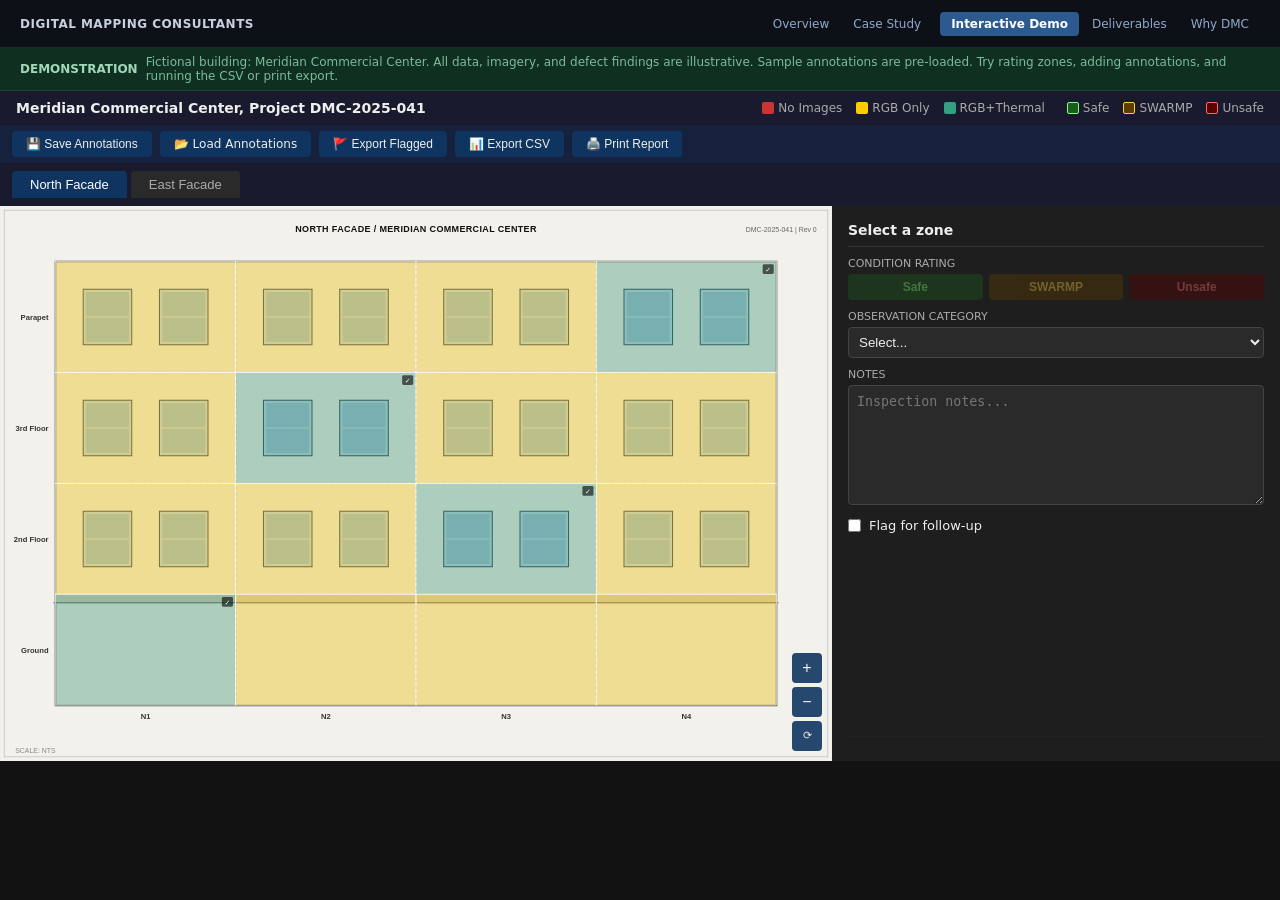
==== viewer.html @ 9a8e85b5 "Fix mobile responsiveness and lightbox click handler - Fix navigation overflow on mobile: add flex-w" ====
<!DOCTYPE html>
<html lang="en">
<head>
<meta charset="UTF-8">
<meta name="viewport" content="width=device-width,initial-scale=1">
<title>Interactive Demo — Meridian Commercial Center — Digital Mapping Consultants</title>
<style>
*{box-sizing:border-box;margin:0;padding:0}
body{background:#121212;color:#eee;font-family:system-ui,-apple-system,sans-serif;font-size:14px;display:flex;flex-direction:column;min-height:100vh}

/* ── Nav (dark) ── */
.site-nav{background:#0d1117;padding:0 20px;display:flex;align-items:center;height:48px;border-bottom:1px solid #1e2740;flex-shrink:0;z-index:300;position:sticky;top:0}
.nav-brand{color:#c8d0e0;font-size:12px;font-weight:600;letter-spacing:.04em;text-transform:uppercase;text-decoration:none;white-space:nowrap;margin-right:auto}
.nav-links{display:flex;gap:2px;align-items:center}
.nav-links a{color:#8fa8cc;text-decoration:none;font-size:12px;padding:5px 11px;border-radius:4px;white-space:nowrap}
.nav-links a:hover{color:#c8d0e0;background:rgba(255,255,255,.05)}
.nav-links a.active{color:#fff;background:rgba(255,255,255,.08)}
.nav-links a.nav-cta{background:#2d5a8e;color:#fff;font-weight:600;margin-left:6px}
.nav-links a.nav-cta:hover{background:#4a7fc1}

/* ── Demo banner ── */
#demo-banner{background:#0f3020;color:#7dba9a;font-size:12px;padding:7px 20px;display:flex;align-items:center;gap:8px;flex-shrink:0;border-bottom:1px solid #1a4a30}
#demo-banner strong{color:#a0d8b8}

/* ── Viewer chrome ── */
#titlebar{background:#1a1a2e;padding:9px 16px;display:flex;align-items:center;justify-content:space-between;flex-wrap:wrap;gap:8px;flex-shrink:0}
#titlebar h1{font-size:14px;font-weight:600}
#legend{display:flex;gap:14px;align-items:center;font-size:12px;color:#aaa}
#legend span{display:flex;align-items:center;gap:4px}
#legend i{display:inline-block;width:12px;height:12px;border-radius:2px}
#toolbar{background:#16213e;padding:6px 12px;display:flex;gap:8px;flex-wrap:wrap;align-items:center;flex-shrink:0}
#toolbar button,#toolbar label{padding:6px 14px;background:#0f3460;color:#eee;border:none;border-radius:4px;cursor:pointer;font-size:12px}
#toolbar button:hover,#toolbar label:hover{background:#e94560}
#tabs{display:flex;gap:4px;padding:8px 12px;background:#1a1a2e;flex-wrap:wrap;flex-shrink:0}
.tab-btn{padding:6px 18px;background:#2a2a2a;color:#aaa;border:none;border-radius:4px 4px 0 0;cursor:pointer;font-size:13px}
.tab-btn.active{background:#0f3460;color:#fff}

/* ── Face panels ── */
.face-panel{flex:1;overflow:hidden}
#panels-wrap{flex:1;display:flex;flex-direction:column;overflow:hidden;min-height:0}

/* ── Drawing container ── */
.drawing-container{position:relative;overflow:hidden;background:#000;flex-basis:65%}
.drawing-container img{width:100%;height:100%;object-fit:contain;display:block}
.drawing-container svg{position:absolute;top:0;left:0;pointer-events:all}
rect[data-zone]:hover{fill-opacity:.65!important;cursor:pointer}

/* ── Notes panel ── */
.notes-panel{flex-basis:35%;padding:16px;overflow-y:auto;background:#1e1e1e;color:#eee;display:flex;flex-direction:column;gap:10px}
.rating-btn{flex:1;padding:6px 4px;border:none;border-radius:4px;cursor:pointer;font-size:12px;font-weight:bold;opacity:.38;transition:opacity .15s}
.rating-btn.active{opacity:1}
.safe-btn{background:#1a5c1a;color:#7fff7f}
.swarmp-btn{background:#5c3d00;color:#ffcc44}
.unsafe-btn{background:#5c0000;color:#ff6666}
.annot-btn{padding:4px 10px;background:#0f3460;color:#eee;border:none;border-radius:4px;cursor:pointer;font-size:12px}
.annot-btn.active{background:#e94560}

/* ── Lightbox ── */
#lightbox{display:none;position:fixed;inset:0;background:rgba(0,0,0,.9);z-index:1000;align-items:center;justify-content:center}
#lightbox.open{display:flex}
#lb-inner{background:#1e1e1e;border-radius:8px;padding:20px;max-width:95vw;max-height:95vh;overflow-y:auto;position:relative;width:90vw}
#lb-imgs{display:flex;gap:12px;margin-bottom:12px;flex-wrap:wrap;position:relative}
#lb-imgs img{max-height:60vh;max-width:44vw;object-fit:contain;border-radius:4px;flex:1;min-width:200px;display:block}
#lb-close{position:absolute;top:10px;right:14px;background:none;border:none;color:#eee;font-size:26px;cursor:pointer;line-height:1;z-index:10}
#lb-canvas{position:absolute;top:0;left:0;pointer-events:all;cursor:crosshair}

/* ── Zoom controls ── */
.zoom-controls{position:absolute;bottom:10px;right:10px;display:flex;flex-direction:column;gap:4px;z-index:10}
.zoom-controls button{width:30px;height:30px;background:rgba(15,52,96,.9);color:#eee;border:none;border-radius:4px;cursor:pointer;font-size:16px;line-height:1}

/* ── Print ── */
@media print{
  .site-nav,#demo-banner,#toolbar,#tabs,#lightbox,.annot-btn,.rating-btn,.zoom-controls,#titlebar{display:none!important}
  body{background:#fff;color:#000}
  #print-report{display:block!important}
  .face-panel{display:none!important}
}
#print-report{display:none}
.print-page{page-break-after:always;padding:20px}
.print-grid-container{position:relative;display:inline-block;width:100%;max-width:100%}
.print-grid-container img{width:100%;display:block}
.print-grid-container svg{position:absolute;top:0;left:0;width:100%;height:100%}
.notes-table{width:100%;border-collapse:collapse;margin-top:12px;font-size:11px}
.notes-table th,.notes-table td{border:1px solid #ccc;padding:4px 7px;text-align:left;vertical-align:top}
.notes-table th{background:#eee;font-weight:bold}

@media(max-width:768px){
  .face-inner{flex-direction:column!important}
  .drawing-container{flex-basis:50vh!important}
  .notes-panel{flex-basis:auto!important;max-height:40vh}
  #lb-imgs img{max-width:90vw!important;max-height:32vh!important}
  #lb-inner{max-width:98vw!important;max-height:98vh!important;padding:12px}
  #lb-hdr{font-size:13px}
  #lb-imgs{flex-direction:column}
  #lb-imgs img{max-width:100%!important;min-width:100%!important}
}
@media(max-width:480px){
  #titlebar{flex-direction:column;align-items:flex-start;gap:4px}
  #legend{font-size:11px;gap:8px;flex-wrap:wrap}
  #toolbar{flex-direction:column;gap:4px;width:100%}
  #toolbar button,#toolbar label{width:100%;padding:8px 12px}
  .drawing-container{flex-basis:45vh!important}
  .notes-panel{max-height:35vh;padding:12px}
  .rating-btn{padding:4px 2px;font-size:11px}
  .annot-btn{padding:3px 8px;font-size:11px}
  #lb-imgs{margin-bottom:8px}
  #lb-close{top:6px;right:8px;font-size:22px}
  textarea{height:60px!important}
}
</style>
</head>
<body>

<nav class="site-nav">
  <a href="index.html" class="nav-brand">Digital Mapping Consultants</a>
  <div class="nav-links">
    <a href="index.html">Overview</a>
    <a href="case-study.html">Case Study</a>
    <a href="viewer.html" class="active nav-cta">Interactive Demo</a>
    <a href="deliverables.html">Deliverables</a>
    <a href="why-dmc.html">Why DMC</a>
  </div>
</nav>

<div id="demo-banner">
  <strong>DEMONSTRATION</strong>
  Fictional building: Meridian Commercial Center. All data, imagery, and defect findings are illustrative.
  Sample annotations are pre-loaded. Try rating zones, adding annotations, and running the CSV or print export.
</div>

<div id="titlebar">
  <h1>Meridian Commercial Center, Project DMC-2025-041</h1>
  <div id="legend">
    <span><i style="background:#cc3333"></i>No Images</span>
    <span><i style="background:#ffcc00"></i>RGB Only</span>
    <span><i style="background:#30a080"></i>RGB+Thermal</span>
    <span style="margin-left:8px"><i style="background:#1a5c1a;border:1px solid #7fff7f"></i>Safe</span>
    <span><i style="background:#5c3d00;border:1px solid #ffcc44"></i>SWARMP</span>
    <span><i style="background:#5c0000;border:1px solid #ff6666"></i>Unsafe</span>
  </div>
</div>
<div id="toolbar">
  <button onclick="saveAnnotations()">💾 Save Annotations</button>
  <label>📂 Load Annotations<input type="file" accept=".json" style="display:none" onchange="loadAnnotations(event)"></label>
  <button onclick="exportFlagged()">🚩 Export Flagged</button>
  <button onclick="exportCSV()">📊 Export CSV</button>
  <button onclick="buildPrintReport()">🖨️ Print Report</button>
  <span id="last-saved-global" style="font-size:11px;color:#555;margin-left:auto"></span>
</div>
<div id="tabs"></div>
<div id="panels-wrap"></div>
<div id="print-report"></div>

<!-- LIGHTBOX -->
<div id="lightbox">
  <div id="lb-inner">
    <button id="lb-close" onclick="closeLightbox()">✕</button>
    <div id="lb-hdr" style="font-size:15px;font-weight:bold;margin-bottom:4px"></div>
    <div id="lb-meta" style="font-size:12px;color:#aaa;margin-bottom:10px"></div>
    <div id="lb-imgs-wrap" style="position:relative">
      <div id="lb-imgs"></div>
      <canvas id="lb-canvas"></canvas>
    </div>
    <div style="display:flex;gap:6px;margin-top:8px;flex-wrap:wrap">
      <button onclick="setLbTool('circle')" id="lb-btn-circle" class="annot-btn">⬤ Circle</button>
      <button onclick="setLbTool('rect')" id="lb-btn-rect" class="annot-btn">▬ Box</button>
      <button onclick="setLbTool('arrow')" id="lb-btn-arrow" class="annot-btn">➜ Arrow</button>
      <button onclick="lbUndo()" class="annot-btn">↩ Undo</button>
      <button onclick="lbRedo()" class="annot-btn">↪ Redo</button>
      <button onclick="clearLbAnnotations()" class="annot-btn" style="background:#5a1a1a">✕ Clear</button>
    </div>
    <div style="margin-top:12px">
      <label style="font-size:11px;color:#aaa;display:block;margin-bottom:4px">OBSERVATION CATEGORY</label>
      <select id="lb-cat" onchange="onLbCatChange()"
        style="width:100%;background:#2a2a2a;color:#eee;border:1px solid #444;padding:6px;border-radius:4px">
        <option value="">Select...</option>
        <option>Spalling</option><option>Cracking</option><option>Efflorescence</option>
        <option>Rust Staining</option><option>Missing Mortar</option><option>Exposed Rebar</option>
        <option>Delamination</option><option>Staining</option><option>Other</option>
      </select>
      <input type="text" id="lb-cat-other" placeholder="Describe observation..."
        style="display:none;width:100%;margin-top:6px;background:#2a2a2a;color:#eee;border:1px solid #444;padding:6px;border-radius:4px;box-sizing:border-box"
        oninput="onLbCatOtherInput()">
    </div>
    <div style="margin-top:10px">
      <label style="font-size:11px;color:#aaa;display:block;margin-bottom:4px">CONDITION RATING</label>
      <div style="display:flex;gap:6px">
        <button onclick="setRatingLb('Safe')" id="lb-btn-safe" class="rating-btn safe-btn">Safe</button>
        <button onclick="setRatingLb('SWARMP')" id="lb-btn-swarmp" class="rating-btn swarmp-btn">SWARMP</button>
        <button onclick="setRatingLb('Unsafe')" id="lb-btn-unsafe" class="rating-btn unsafe-btn">Unsafe</button>
      </div>
    </div>
    <textarea id="lb-notes" placeholder="Inspection notes..."
      style="width:100%;height:80px;background:#2a2a2a;color:#eee;border:1px solid #444;
      padding:8px;resize:vertical;margin-top:10px;border-radius:4px;box-sizing:border-box"
      oninput="onLbNotesInput()"></textarea>
    <label style="display:flex;align-items:center;gap:8px;margin-top:10px;cursor:pointer">
      <input type="checkbox" id="lb-flag" onchange="onLbFlagChange()">
      <span>Flag for follow-up</span>
    </label>
  </div>
</div>

<script>
// ══════════════════════════════════════════════════════════════════
// PROJECT DATA
// ══════════════════════════════════════════════════════════════════
const PROJECT_DATA = {
  project_name: "Meridian Commercial Center",
  project_number: "DMC-2025-041",
  address: "340 Commerce Drive",
  faces: [
    {
      face_id: "north", face_label: "North Facade",
      drawing_w: 1200, drawing_h: 800,
      // grid: 4 cols × 4 rows — building rect x:80–1120, y:80–720
      // cols: 80,340,600,860 (w=260 each); rows: 80,240,400,560 (h=160 each)
      zones: [
        {zone_id:"n_r0c0",floor_label:"Parapet",bay_label:"N1",hotspot:{x:80,y:80,w:260,h:160}},
        {zone_id:"n_r0c1",floor_label:"Parapet",bay_label:"N2",hotspot:{x:340,y:80,w:260,h:160}},
        {zone_id:"n_r0c2",floor_label:"Parapet",bay_label:"N3",hotspot:{x:600,y:80,w:260,h:160}},
        {zone_id:"n_r0c3",floor_label:"Parapet",bay_label:"N4",hotspot:{x:860,y:80,w:260,h:160}},
        {zone_id:"n_r1c0",floor_label:"3rd Floor",bay_label:"N1",hotspot:{x:80,y:240,w:260,h:160}},
        {zone_id:"n_r1c1",floor_label:"3rd Floor",bay_label:"N2",hotspot:{x:340,y:240,w:260,h:160}},
        {zone_id:"n_r1c2",floor_label:"3rd Floor",bay_label:"N3",hotspot:{x:600,y:240,w:260,h:160}},
        {zone_id:"n_r1c3",floor_label:"3rd Floor",bay_label:"N4",hotspot:{x:860,y:240,w:260,h:160}},
        {zone_id:"n_r2c0",floor_label:"2nd Floor",bay_label:"N1",hotspot:{x:80,y:400,w:260,h:160}},
        {zone_id:"n_r2c1",floor_label:"2nd Floor",bay_label:"N2",hotspot:{x:340,y:400,w:260,h:160}},
        {zone_id:"n_r2c2",floor_label:"2nd Floor",bay_label:"N3",hotspot:{x:600,y:400,w:260,h:160}},
        {zone_id:"n_r2c3",floor_label:"2nd Floor",bay_label:"N4",hotspot:{x:860,y:400,w:260,h:160}},
        {zone_id:"n_r3c0",floor_label:"Ground",bay_label:"N1",hotspot:{x:80,y:560,w:260,h:160}},
        {zone_id:"n_r3c1",floor_label:"Ground",bay_label:"N2",hotspot:{x:340,y:560,w:260,h:160}},
        {zone_id:"n_r3c2",floor_label:"Ground",bay_label:"N3",hotspot:{x:600,y:560,w:260,h:160}},
        {zone_id:"n_r3c3",floor_label:"Ground",bay_label:"N4",hotspot:{x:860,y:560,w:260,h:160}}
      ]
    },
    {
      face_id: "east", face_label: "East Facade",
      drawing_w: 1200, drawing_h: 750,
      // grid: 3 cols × 3 rows — building rect x:80–1100, y:80–680
      // cols: 80,420,760 (w=340 each); rows: 80,280,480 (h=200 each)
      zones: [
        {zone_id:"e_r0c0",floor_label:"3rd Floor",bay_label:"E1",hotspot:{x:80,y:80,w:340,h:200}},
        {zone_id:"e_r0c1",floor_label:"3rd Floor",bay_label:"E2",hotspot:{x:420,y:80,w:340,h:200}},
        {zone_id:"e_r0c2",floor_label:"3rd Floor",bay_label:"E3",hotspot:{x:760,y:80,w:340,h:200}},
        {zone_id:"e_r1c0",floor_label:"2nd Floor",bay_label:"E1",hotspot:{x:80,y:280,w:340,h:200}},
        {zone_id:"e_r1c1",floor_label:"2nd Floor",bay_label:"E2",hotspot:{x:420,y:280,w:340,h:200}},
        {zone_id:"e_r1c2",floor_label:"2nd Floor",bay_label:"E3",hotspot:{x:760,y:280,w:340,h:200}},
        {zone_id:"e_r2c0",floor_label:"Ground",bay_label:"E1",hotspot:{x:80,y:480,w:340,h:200}},
        {zone_id:"e_r2c1",floor_label:"Ground",bay_label:"E2",hotspot:{x:420,y:480,w:340,h:200}},
        {zone_id:"e_r2c2",floor_label:"Ground",bay_label:"E3",hotspot:{x:760,y:480,w:340,h:200}}
      ]
    }
  ]
};

// ══════════════════════════════════════════════════════════════════
// CONSTANTS
// ══════════════════════════════════════════════════════════════════
const CATEGORY_COLORS = {
  "Spalling":"#ff6b6b","Cracking":"#ffa500","Efflorescence":"#a0c4ff",
  "Rust Staining":"#cd7f32","Missing Mortar":"#ffff66","Exposed Rebar":"#ff4444",
  "Delamination":"#ff69b4","Staining":"#9b59b6","Other":"#ffff00"
};
const FISP_CATEGORIES = Object.keys(CATEGORY_COLORS);
const DEMO_DEFECT_TYPE = {
  "north|n_r1c1":"crack","north|n_r2c2":"spalling",
  "north|n_r3c0":"efflorescence","north|n_r0c3":"stain","east|e_r1c1":"mortar"
};

// ══════════════════════════════════════════════════════════════════
// PLACEHOLDER IMAGE GENERATION
// ══════════════════════════════════════════════════════════════════
const IMG_CACHE = {};

function getImg(fid, zid, type) {
  const key = fid+'|'+zid+'|'+type;
  if (!IMG_CACHE[key]) {
    const defect = DEMO_DEFECT_TYPE[fid+'|'+zid] || null;
    const zone = PROJECT_DATA.faces.find(f=>f.face_id===fid)?.zones.find(z=>z.zone_id===zid);
    const label = (zone?.floor_label||'') + ' / ' + (zone?.bay_label||'');
    IMG_CACHE[key] = type==='rgb' ? makeRGB(label, defect) : makeThermal(label, defect);
  }
  return IMG_CACHE[key];
}

function makeRGB(label, defect) {
  const c=document.createElement('canvas'); c.width=640; c.height=480;
  const ctx=c.getContext('2d');
  // Brick field
  ctx.fillStyle='#b0a090'; ctx.fillRect(0,0,640,480);
  for(let row=0; row*28<480; row++) {
    const off=(row%2)*44;
    ctx.fillStyle=row%3===0?'#a89880':row%3===1?'#b0a090':'#a89070';
    for(let x=-off; x<640; x+=88) {
      ctx.fillRect(x+1, row*28+1, 86, 26);
    }
  }
  // Mortar lines
  ctx.strokeStyle='#c8bfb0'; ctx.lineWidth=2;
  for(let row=0;row*28<480;row++){ctx.beginPath();ctx.moveTo(0,row*28);ctx.lineTo(640,row*28);ctx.stroke();}
  // Window openings (dark recesses)
  ctx.fillStyle='#1a1820';
  [[160,160,120,180],[380,160,120,180]].forEach(([x,y,w,h])=>{
    ctx.fillRect(x,y,w,h);
    ctx.fillStyle='rgba(255,255,255,.07)'; ctx.fillRect(x,y,w,6); ctx.fillRect(x,y,4,h);
    ctx.fillStyle='#1a1820';
  });
  // Defect visual
  if(defect==='crack'){
    ctx.strokeStyle='rgba(80,60,40,.9)'; ctx.lineWidth=2;
    ctx.beginPath(); ctx.moveTo(310,140); ctx.lineTo(316,180); ctx.lineTo(308,240); ctx.stroke();
    ctx.beginPath(); ctx.moveTo(316,180); ctx.lineTo(330,195); ctx.stroke();
  } else if(defect==='spalling') {
    ctx.fillStyle='rgba(60,40,20,.8)';
    [[295,130,40,30],[310,155,50,25],[290,175,35,20]].forEach(([x,y,w,h])=>ctx.fillRect(x,y,w,h));
    ctx.fillStyle='rgba(200,180,150,.6)';
    [[298,133,15,10],[314,158,20,12]].forEach(([x,y,w,h])=>ctx.fillRect(x,y,w,h));
  } else if(defect==='efflorescence') {
    ctx.fillStyle='rgba(240,238,230,.7)';
    for(let i=0;i<6;i++) ctx.fillRect(180+i*18,60+i*12,30+i*4,20);
  } else if(defect==='stain') {
    const rg=ctx.createRadialGradient(320,180,10,320,180,90);
    rg.addColorStop(0,'rgba(100,80,60,.5)'); rg.addColorStop(1,'rgba(0,0,0,0)');
    ctx.fillStyle=rg; ctx.fillRect(0,0,640,480);
  } else if(defect==='mortar') {
    // Window head = brick courses just above the window opening (y<160)
    // ~2 linear feet centered on the left window (x:160–280), staying in brick
    ctx.strokeStyle='rgba(180,160,130,.85)'; ctx.lineWidth=3;
    [148,156].forEach(y=>{ctx.beginPath();ctx.moveTo(148,y);ctx.lineTo(298,y);ctx.stroke();});
  }
  // Label bar
  ctx.fillStyle='rgba(0,0,0,.72)'; ctx.fillRect(0,446,640,34);
  ctx.fillStyle='#d0d8e8'; ctx.font='bold 13px monospace'; ctx.textAlign='center';
  ctx.fillText('RGB / '+label, 320, 468);
  return c.toDataURL('image/jpeg', 0.82);
}

function makeThermal(label, defect) {
  const c=document.createElement('canvas'); c.width=640; c.height=480;
  const ctx=c.getContext('2d');
  // Cold wall base
  const bg=ctx.createLinearGradient(0,0,0,480);
  bg.addColorStop(0,'#1a3a5c'); bg.addColorStop(.5,'#0e3050'); bg.addColorStop(1,'#0c2840');
  ctx.fillStyle=bg; ctx.fillRect(0,0,640,480);
  // Structural variation (cooler at columns, warmer at center)
  const vg=ctx.createLinearGradient(0,0,640,0);
  vg.addColorStop(0,'rgba(0,0,40,.3)'); vg.addColorStop(.5,'rgba(20,20,0,.1)'); vg.addColorStop(1,'rgba(0,0,40,.3)');
  ctx.fillStyle=vg; ctx.fillRect(0,0,640,480);
  // Windows — near-black with cool purple tint (N/E glass reflects cold ambient sky)
  [[160,160,120,180],[380,160,120,180]].forEach(([x,y,w,h])=>{
    ctx.fillStyle='rgba(5,0,30,.82)'; ctx.fillRect(x,y,w,h);
    ctx.fillStyle='rgba(60,20,120,.3)'; ctx.fillRect(x,y,w,Math.round(h*.35));
  });
  // Thermal defect areas
  if(defect==='crack') {
    // Shaded N/E face — cracking has minimal thermal signature. No anomaly shown.
  } else if(defect==='spalling') {
    // Mild cool mottling on affected brick area — no hot spot
    ctx.fillStyle='rgba(0,0,0,.28)'; ctx.fillRect(285,125,75,85);
    ctx.fillStyle='rgba(0,0,0,.18)'; ctx.fillRect(298,133,45,25); ctx.fillRect(308,160,55,22);
  } else if(defect==='efflorescence') {
    // Subtle cool patch on brick below window — evaporative moisture signature
    const rg=ctx.createRadialGradient(215,265,4,215,265,52);
    rg.addColorStop(0,'rgba(0,0,0,.32)'); rg.addColorStop(.6,'rgba(0,0,0,.12)'); rg.addColorStop(1,'rgba(0,0,0,0)');
    ctx.fillStyle=rg; ctx.fillRect(0,0,640,480);
  } else if(defect==='mortar') {
    // Same 2-foot span above the window head — slight warm blush where mortar is missing
    [148,156].forEach(y=>{
      const rg=ctx.createLinearGradient(148,y,298,y);
      rg.addColorStop(0,'rgba(255,200,50,.2)'); rg.addColorStop(.5,'rgba(255,200,50,.55)'); rg.addColorStop(1,'rgba(255,200,50,.2)');
      ctx.fillStyle=rg; ctx.fillRect(148,y-3,150,8);
    });
  }
  // False color contours (subtle)
  ctx.strokeStyle='rgba(0,180,255,.12)'; ctx.lineWidth=1;
  for(let y=40;y<440;y+=40){ctx.beginPath();ctx.moveTo(0,y);ctx.lineTo(640,y);ctx.stroke();}
  // Label
  ctx.fillStyle='rgba(0,0,0,.72)'; ctx.fillRect(0,446,640,34);
  ctx.fillStyle='#a8d8f8'; ctx.font='bold 13px monospace'; ctx.textAlign='center';
  ctx.fillText('THERMAL / '+label, 320, 468);
  return c.toDataURL('image/jpeg', 0.82);
}

// ══════════════════════════════════════════════════════════════════
// ELEVATION DRAWING GENERATION
// ══════════════════════════════════════════════════════════════════
function buildElevSVG(face) {
  const W=face.drawing_w, H=face.drawing_h;
  const fid=face.face_id;
  const zones=face.zones;
  // Collect unique col/row boundaries from hotspots
  const xs=new Set(), ys=new Set();
  zones.forEach(z=>{xs.add(z.hotspot.x);xs.add(z.hotspot.x+z.hotspot.w);ys.add(z.hotspot.y);ys.add(z.hotspot.y+z.hotspot.h);});
  const cols=[...xs].sort((a,b)=>a-b);
  const rows=[...ys].sort((a,b)=>a-b);
  const nCols=cols.length-1, nRows=rows.length-1;
  const bx=cols[0], bx2=cols[cols.length-1];
  const by=rows[0], by2=rows[rows.length-1];
  const bw=bx2-bx, bh=by2-by;

  let s=`<svg xmlns="http://www.w3.org/2000/svg" width="${W}" height="${H}" viewBox="0 0 ${W} ${H}">
<rect width="${W}" height="${H}" fill="#f3f1eb"/>
<rect x="6" y="6" width="${W-12}" height="${H-12}" fill="none" stroke="#bbb" stroke-width="1"/>
<text x="${W/2}" y="38" text-anchor="middle" font-family="Arial,Helvetica,sans-serif" font-size="13" font-weight="bold" fill="#111" letter-spacing="0.5">${face.face_label.toUpperCase()} / MERIDIAN COMMERCIAL CENTER</text>
<text x="${W-22}" y="38" text-anchor="end" font-family="Arial,Helvetica,sans-serif" font-size="10" fill="#666">DMC-2025-041 | Rev 0</text>
<text x="22" y="${H-12}" font-family="Arial,Helvetica,sans-serif" font-size="10" fill="#888">SCALE: NTS</text>
<rect x="${bx}" y="${by}" width="${bw}" height="${bh}" fill="#e8e4da" stroke="#1a1a1a" stroke-width="2"/>`;

  // Grid lines
  for(let i=1;i<cols.length-1;i++)
    s+=`\n<line x1="${cols[i]}" y1="${by}" x2="${cols[i]}" y2="${by2}" stroke="#555" stroke-width="1" stroke-dasharray="5,4"/>`;
  for(let i=1;i<rows.length-1;i++)
    s+=`\n<line x1="${bx}" y1="${rows[i]}" x2="${bx2}" y2="${rows[i]}" stroke="#555" stroke-width="1" stroke-dasharray="5,4"/>`;

  // Parapet coping (top row only for north facade)
  if(fid==='north') {
    const par_y=rows[rows.length-2];
    s+=`\n<rect x="${bx}" y="${par_y}" width="${bw}" height="12" fill="#ccc5ad" stroke="#666" stroke-width="1"/>`;
    s+=`\n<line x1="${bx-3}" y1="${par_y+12}" x2="${bx2+3}" y2="${par_y+12}" stroke="#777" stroke-width="1.5"/>`;
  }

  // Windows in each non-parapet cell
  for(let r=0;r<nRows;r++) {
    if(fid==='north' && r===nRows-1) continue; // parapet, no windows
    const cy=rows[r], ch=rows[r+1]-rows[r];
    for(let c=0;c<nCols;c++) {
      const cx=cols[c], cw=cols[c+1]-cols[c];
      const nWins=nCols<=3?2:2; // 2 windows per bay
      const ww=Math.round(cw*0.27), wh=Math.round(ch*0.5);
      const gap=Math.round((cw-nWins*ww)/(nWins+1));
      const wy=cy+Math.round((ch-wh)/2);
      for(let w=0;w<nWins;w++) {
        const wx=cx+gap+w*(ww+gap);
        s+=`\n<rect x="${wx}" y="${wy}" width="${ww}" height="${wh}" fill="#b8ccd8" stroke="#3a4a55" stroke-width="1.5"/>`;
        const hw=Math.round((wh-8)/2)-1;
        s+=`\n<rect x="${wx+4}" y="${wy+4}" width="${ww-8}" height="${hw}" fill="#9ab8ca" stroke="none"/>`;
        s+=`\n<rect x="${wx+4}" y="${wy+4+hw+2}" width="${ww-8}" height="${hw}" fill="#9ab8ca" stroke="none"/>`;
      }
    }
  }

  // Bay labels (bottom)
  const baySet={};
  zones.forEach(z=>{const k=z.hotspot.x; if(!baySet[k]) baySet[k]={x:z.hotspot.x,w:z.hotspot.w,label:z.bay_label};});
  Object.values(baySet).forEach(b=>{
    s+=`\n<text x="${b.x+b.w/2}" y="${by2+20}" text-anchor="middle" font-family="Arial,Helvetica,sans-serif" font-size="11" fill="#333" font-weight="bold">${b.label}</text>`;
  });

  // Floor labels (left)
  const floorSet={};
  zones.forEach(z=>{const k=z.hotspot.y; if(!floorSet[k]) floorSet[k]={y:z.hotspot.y,h:z.hotspot.h,label:z.floor_label};});
  Object.values(floorSet).forEach(f=>{
    s+=`\n<text x="${bx-10}" y="${f.y+f.h/2+4}" text-anchor="end" font-family="Arial,Helvetica,sans-serif" font-size="11" fill="#333" font-weight="bold">${f.label}</text>`;
  });

  s+='\n</svg>';
  return 'data:image/svg+xml;charset=utf-8,'+encodeURIComponent(s);
}

// ══════════════════════════════════════════════════════════════════
// STATE
// ══════════════════════════════════════════════════════════════════
let annotationState = {};
let activeFace = null, activeZone = null;
let lastSavedTime = null;
const zoomState = {};

const DEMO_ANNOTATIONS = {
  north: {
    n_r1c1: { rating:"SWARMP", category:"Cracking", categoryOther:"", flag:false,
      notes:"Hairline crack vertical through mortar joint at 3rd floor sill line, approx. 18\". No efflorescence present. Thermal imaging did not identify moisture infiltration at this location. Monitor for progression.",
      annotations:[{type:"circle",x1:258,y1:152,x2:388,y2:268}] },
    n_r2c2: { rating:"Unsafe", category:"Spalling", categoryOther:"", flag:true,
      notes:"Active spalling on 2nd floor masonry surface. Loose 4\"×6\" section. Requires remediation before next cycle. Engineer review required.",
      annotations:[{type:"rect",x1:228,y1:118,x2:418,y2:276}] },
    n_r3c0: { rating:"SWARMP", category:"Efflorescence", categoryOther:"", flag:false,
      notes:"White mineral deposit pattern consistent with ground moisture infiltration through masonry. Review foundation drainage at grade.",
      annotations:[] },
    n_r0c3: { rating:"Safe", category:"Staining", categoryOther:"", flag:false,
      notes:"Weathering stain below coping line. No cracking or spalling. Document for long-term trend monitoring.",
      annotations:[] }
  },
  east: {
    e_r1c1: { rating:"SWARMP", category:"Missing Mortar", categoryOther:"", flag:false,
      notes:"Mortar joint deterioration at window head, approx. 2–3 linear feet affected. Pointed 2018 per client records; repointing likely required.",
      annotations:[{type:"arrow",x1:168,y1:272,x2:306,y2:196}] }
  }
};

// ══════════════════════════════════════════════════════════════════
// FACE PANEL BUILDER
// ══════════════════════════════════════════════════════════════════
function buildUI() {
  const tabsEl = document.getElementById('tabs');
  const wrap = document.getElementById('panels-wrap');
  tabsEl.innerHTML = ''; wrap.innerHTML = '';

  PROJECT_DATA.faces.forEach((face, fi) => {
    const fid = face.face_id;
    zoomState[fid] = {scale:1, tx:0, ty:0, dragging:false, last:null};
    annotationState[fid] = {};
    face.zones.forEach(z => {
      const demo = DEMO_ANNOTATIONS[fid]?.[z.zone_id];
      annotationState[fid][z.zone_id] = demo
        ? JSON.parse(JSON.stringify(demo))
        : {notes:'', flag:false, rating:'', category:'', categoryOther:'', annotations:[]};
    });

    // Tab button
    const tb = document.createElement('button');
    tb.className = 'tab-btn' + (fi===0?' active':'');
    tb.dataset.faceid = fid;
    tb.textContent = face.face_label;
    tb.onclick = () => switchFace(fid);
    tabsEl.appendChild(tb);

    // Zone rects for SVG
    const dw = face.drawing_w, dh = face.drawing_h;
    const zoneRects = face.zones.map(z => {
      const h = z.hotspot;
      const cnt = DEMO_ANNOTATIONS[fid]?.[z.zone_id] ? 1 : 0;
      const hasDemo = !!DEMO_ANNOTATIONS[fid]?.[z.zone_id];
      const color = hasDemo ? '#30a080' : '#ffcc00';
      const bx=h.x+h.w-20, by=h.y+4;
      return `<rect x="${h.x}" y="${h.y}" width="${h.w}" height="${h.h}"
        fill="${color}" fill-opacity="0.32" stroke="#fff" stroke-width="1" cursor="pointer"
        data-face="${fid}" data-zone="${z.zone_id}">
        <title>${z.floor_label} / ${z.bay_label}</title></rect>
      ${hasDemo?`<rect x="${bx}" y="${by}" width="16" height="14" rx="2" fill="rgba(0,0,0,.6)" pointer-events="none"/>
        <text x="${bx+8}" y="${by+11}" text-anchor="middle" font-size="10" fill="#fff" pointer-events="none">✓</text>`:''}`
    }).join('\n');

    // Panel HTML
    const panel = document.createElement('div');
    panel.id = 'panel-'+fid;
    panel.className = 'face-panel';
    panel.style.display = fi===0 ? 'flex' : 'none';
    panel.style.flex = '1';
    panel.style.overflow = 'hidden';
    panel.innerHTML = `
<div class="face-inner" style="display:flex;height:100%;overflow:hidden">
  <div id="dc-${fid}" class="drawing-container" style="flex-basis:65%;position:relative;overflow:hidden">
    <img id="di-${fid}" src="" style="width:100%;height:100%;object-fit:contain;display:block"
      onload="alignSvg('${fid}');setTimeout(()=>alignSvg('${fid}'),200)">
    <svg id="sv-${fid}" style="position:absolute;top:0;left:0;pointer-events:all"
      viewBox="0 0 ${dw} ${dh}" preserveAspectRatio="xMidYMid meet">
      <defs>
        <marker id="ah-${fid}" markerWidth="6" markerHeight="4" refX="6" refY="2" orient="auto">
          <polygon points="0 0,6 2,0 4" fill="#ffff00"/>
        </marker>
      </defs>
      ${zoneRects}
    </svg>
  </div>
  <div id="np-${fid}" class="notes-panel">
    <div id="nh-${fid}" style="font-weight:bold;font-size:14px;border-bottom:1px solid #333;padding-bottom:8px">Select a zone</div>
    <div>
      <label style="font-size:11px;color:#aaa;display:block;margin-bottom:4px">CONDITION RATING</label>
      <div style="display:flex;gap:6px">
        <button onclick="setRating('${fid}','Safe')" id="bs-${fid}" class="rating-btn safe-btn">Safe</button>
        <button onclick="setRating('${fid}','SWARMP')" id="bw-${fid}" class="rating-btn swarmp-btn">SWARMP</button>
        <button onclick="setRating('${fid}','Unsafe')" id="bu-${fid}" class="rating-btn unsafe-btn">Unsafe</button>
      </div>
    </div>
    <div>
      <label style="font-size:11px;color:#aaa;display:block;margin-bottom:4px">OBSERVATION CATEGORY</label>
      <select id="cs-${fid}" onchange="onCatChange('${fid}')"
        style="width:100%;background:#2a2a2a;color:#eee;border:1px solid #444;padding:6px;border-radius:4px">
        <option value="">Select...</option>
        ${FISP_CATEGORIES.map(c=>`<option value="${c}">${c}</option>`).join('')}
      </select>
      <input type="text" id="co-${fid}" placeholder="Describe observation..."
        style="display:none;width:100%;margin-top:6px;background:#2a2a2a;color:#eee;border:1px solid #444;padding:6px;border-radius:4px;box-sizing:border-box"
        oninput="onCatOtherInput('${fid}')">
    </div>
    <div>
      <label style="font-size:11px;color:#aaa;display:block;margin-bottom:4px">NOTES</label>
      <textarea id="nt-${fid}" placeholder="Inspection notes..."
        style="width:100%;height:120px;background:#2a2a2a;color:#eee;border:1px solid #444;padding:8px;box-sizing:border-box;resize:vertical;border-radius:4px"
        oninput="onNotesInput('${fid}')"></textarea>
    </div>
    <label style="display:flex;align-items:center;gap:8px;cursor:pointer">
      <input type="checkbox" id="fl-${fid}" onchange="onFlagChange('${fid}')">
      <span style="font-size:13px">Flag for follow-up</span>
    </label>
    <div id="ls-${fid}" style="font-size:11px;color:#555;margin-top:auto;padding-top:8px;border-top:1px solid #222"></div>
  </div>
</div>`;
    wrap.appendChild(panel);

    // Set drawing image src
    document.getElementById('di-'+fid).src = buildElevSVG(face);
  });
}

// ══════════════════════════════════════════════════════════════════
// VIEWER LOGIC
// ══════════════════════════════════════════════════════════════════
function alignSvg(fid) {
  const img=document.getElementById('di-'+fid);
  const svg=document.getElementById('sv-'+fid);
  if(!img||!svg) return;
  const r=img.getBoundingClientRect();
  const cr=img.parentElement.getBoundingClientRect();
  if(r.width===0||r.height===0){setTimeout(()=>alignSvg(fid),100);return;}
  svg.style.left=(r.left-cr.left)+'px'; svg.style.top=(r.top-cr.top)+'px';
  svg.style.width=r.width+'px'; svg.style.height=r.height+'px';
}

function switchFace(fid) {
  document.querySelectorAll('.face-panel').forEach(p=>p.style.display='none');
  document.querySelectorAll('.tab-btn').forEach(b=>b.classList.remove('active'));
  const panel=document.getElementById('panel-'+fid);
  if(panel) panel.style.display='flex';
  document.querySelectorAll('.tab-btn').forEach(b=>{if(b.dataset.faceid===fid) b.classList.add('active');});
  activeFace=fid; activeZone=null;
  refreshPanel();
  setTimeout(()=>{
    alignSvg(fid);
    wireZoom(fid);
    document.querySelectorAll(`#sv-${fid} rect[data-zone]`).forEach(r=>{
      const handleZoneClick = () => openLightbox(r.dataset.face, r.dataset.zone);
      r.onclick = handleZoneClick;
      r.addEventListener('touchstart', (e) => {
        e.preventDefault();
        handleZoneClick();
      }, {passive: false});
    });
  },60);
}

function refreshPanel() {
  if(!activeFace) return;
  const face=PROJECT_DATA.faces.find(f=>f.face_id===activeFace);
  const zone=face?.zones.find(z=>z.zone_id===activeZone);
  const hdr=document.getElementById('nh-'+activeFace);
  const ta=document.getElementById('nt-'+activeFace);
  const fl=document.getElementById('fl-'+activeFace);
  const cs=document.getElementById('cs-'+activeFace);
  const co=document.getElementById('co-'+activeFace);
  if(!zone){
    if(hdr) hdr.textContent='Select a zone';
    if(ta){ta.value='';ta.disabled=true;}
    if(fl) fl.checked=false;
    if(cs) cs.value='';
    if(co) co.style.display='none';
    updateRatingBtns(activeFace,'');
    return;
  }
  const st=annotationState[activeFace]?.[activeZone]||{};
  const fl2=zone.floor_label||'', bl=zone.bay_label||'';
  if(hdr) hdr.textContent=(fl2&&bl)?fl2+' / '+bl:(fl2||bl||zone.zone_id);
  if(ta){ta.value=st.notes||'';ta.disabled=false;}
  if(fl) fl.checked=st.flag||false;
  if(cs){
    cs.value=st.category||'';
    const isOther=st.category==='Other';
    if(co){co.style.display=isOther?'block':'none';co.value=st.categoryOther||'';}
  }
  updateRatingBtns(activeFace, st.rating||'');
  if(lastSavedTime){const el=document.getElementById('ls-'+activeFace);if(el) el.textContent='Last saved: '+lastSavedTime;}
}

function updateRatingBtns(fid, rating) {
  const map={Safe:'bs',SWARMP:'bw',Unsafe:'bu'};
  Object.entries(map).forEach(([r,pfx])=>{
    const btn=document.getElementById(pfx+'-'+fid);
    if(btn) btn.classList.toggle('active',r===rating);
  });
}

function setRating(fid, rating) {
  if(!activeZone||activeFace!==fid) return;
  const st=annotationState[fid]?.[activeZone]; if(!st) return;
  st.rating=(st.rating===rating)?'':rating;
  updateRatingBtns(fid,st.rating);
}

function onCatChange(fid) {
  if(!activeZone||activeFace!==fid) return;
  const sel=document.getElementById('cs-'+fid);
  const oth=document.getElementById('co-'+fid);
  const st=annotationState[fid]?.[activeZone]; if(!st) return;
  st.category=sel.value;
  const isOther=sel.value==='Other';
  if(oth) oth.style.display=isOther?'block':'none';
  if(!isOther) st.categoryOther='';
}
function onCatOtherInput(fid){
  const st=annotationState[fid]?.[activeZone];
  if(st) st.categoryOther=document.getElementById('co-'+fid).value;
}
function onNotesInput(fid){
  const st=annotationState[fid]?.[activeZone];
  if(st) st.notes=document.getElementById('nt-'+fid).value;
}
function onFlagChange(fid){
  const st=annotationState[fid]?.[activeZone];
  if(st) st.flag=document.getElementById('fl-'+fid).checked;
}

// ── Zoom / Pan ──
function wireZoom(fid) {
  const container=document.getElementById('dc-'+fid);
  if(!container||container._zoomWired) return;
  container._zoomWired=true;
  const zs=zoomState[fid];
  const zc=document.createElement('div');
  zc.className='zoom-controls';
  zc.innerHTML=`<button onclick="zoom('${fid}',1.25)" title="Zoom in">+</button>
    <button onclick="zoom('${fid}',0.8)" title="Zoom out">−</button>
    <button onclick="resetZoom('${fid}')" title="Reset" style="font-size:11px">⟳</button>`;
  container.appendChild(zc);
  container.addEventListener('wheel',e=>{e.preventDefault();zoom(fid,e.deltaY<0?1.1:0.9);},{passive:false});
  container.addEventListener('mousedown',e=>{
    if(e.button!==1&&!(e.button===0&&e.altKey)) return;
    e.preventDefault(); zs.dragging=true; zs.last={x:e.clientX,y:e.clientY};
  });
  window.addEventListener('mousemove',e=>{
    if(!zs.dragging) return;
    zs.tx+=e.clientX-zs.last.x; zs.ty+=e.clientY-zs.last.y;
    zs.last={x:e.clientX,y:e.clientY}; applyZoom(fid);
  });
  window.addEventListener('mouseup',()=>zs.dragging=false);
  let lt=null;
  container.addEventListener('touchstart',e=>{lt=e.touches;e.preventDefault();},{passive:false});
  container.addEventListener('touchmove',e=>{
    e.preventDefault();
    if(e.touches.length===1&&lt?.length===1){
      zs.tx+=e.touches[0].clientX-lt[0].clientX;
      zs.ty+=e.touches[0].clientY-lt[0].clientY;
    } else if(e.touches.length===2&&lt?.length===2){
      const d1=Math.hypot(lt[0].clientX-lt[1].clientX,lt[0].clientY-lt[1].clientY);
      const d2=Math.hypot(e.touches[0].clientX-e.touches[1].clientX,e.touches[0].clientY-e.touches[1].clientY);
      if(d1>0) zs.scale=Math.min(8,Math.max(0.5,zs.scale*d2/d1));
    }
    lt=e.touches; applyZoom(fid);
  },{passive:false});
}
function zoom(fid,f){const zs=zoomState[fid];zs.scale=Math.min(8,Math.max(0.5,zs.scale*f));applyZoom(fid);}
function resetZoom(fid){const zs=zoomState[fid];zs.scale=1;zs.tx=0;zs.ty=0;applyZoom(fid);}
function applyZoom(fid){
  const img=document.getElementById('di-'+fid); if(!img) return;
  const zs=zoomState[fid];
  img.style.transform=`translate(${zs.tx}px,${zs.ty}px) scale(${zs.scale})`;
  img.style.transformOrigin='center center';
  alignSvg(fid);
}

// ══════════════════════════════════════════════════════════════════
// LIGHTBOX
// ══════════════════════════════════════════════════════════════════
function openLightbox(fid, zid) {
  activeFace=fid; activeZone=zid; refreshPanel();
  const face=PROJECT_DATA.faces.find(f=>f.face_id===fid);
  const zone=face?.zones.find(z=>z.zone_id===zid); if(!zone) return;
  const fl=zone.floor_label||'', bl=zone.bay_label||'';
  document.getElementById('lb-hdr').textContent=(fl&&bl)?fl+' / '+bl:(fl||bl||zid);
  const st=annotationState[fid]?.[zid]||{};
  const meta=[];
  if(st.rating) meta.push(st.rating);
  if(st.category) meta.push(st.category==='Other'?(st.categoryOther||'Other'):st.category);
  document.getElementById('lb-meta').textContent=meta.join(' · ');
  // Images
  const imgs=document.getElementById('lb-imgs'); imgs.innerHTML='';
  const rgb=document.createElement('img'); rgb.src=getImg(fid,zid,'rgb'); rgb.alt='RGB'; imgs.appendChild(rgb);
  const th=document.createElement('img'); th.src=getImg(fid,zid,'thermal'); th.alt='Thermal'; imgs.appendChild(th);
  // Rating/cat/notes
  const lbCat=document.getElementById('lb-cat');
  lbCat.value=st.category||'';
  const lbOther=document.getElementById('lb-cat-other');
  lbOther.style.display=st.category==='Other'?'block':'none';
  lbOther.value=st.categoryOther||'';
  updateLbRatingBtns(st.rating||'');
  document.getElementById('lb-notes').value=st.notes||'';
  document.getElementById('lb-flag').checked=st.flag||false;
  document.getElementById('lightbox').classList.add('open');
  // Canvas — delay until images are positioned
  setTimeout(()=>{ sizeLbCanvas(); wireLbCanvas(); lbAnnotations=JSON.parse(JSON.stringify(st.annotations||[])); lbUndoStack=[]; lbRedoStack=[]; redrawLbCanvas(); },120);
}
function closeLightbox(){document.getElementById('lightbox').classList.remove('open');}
function setRatingLb(r){
  if(!activeFace||!activeZone) return;
  const st=annotationState[activeFace]?.[activeZone]; if(!st) return;
  st.rating=(st.rating===r)?'':r;
  updateLbRatingBtns(st.rating);
  updateRatingBtns(activeFace,st.rating);
  document.getElementById('lb-meta').textContent=[st.rating,st.category&&st.category!=='Other'?st.category:(st.categoryOther||st.category)].filter(Boolean).join(' · ');
}
function updateLbRatingBtns(r){
  ['lb-btn-safe','lb-btn-swarmp','lb-btn-unsafe'].forEach((id,i)=>{
    const btn=document.getElementById(id); if(btn) btn.classList.toggle('active',['Safe','SWARMP','Unsafe'][i]===r);
  });
}
function onLbCatChange(){
  if(!activeFace||!activeZone) return;
  const st=annotationState[activeFace]?.[activeZone]; if(!st) return;
  const v=document.getElementById('lb-cat').value;
  st.category=v;
  const isOther=v==='Other';
  document.getElementById('lb-cat-other').style.display=isOther?'block':'none';
  if(!isOther) st.categoryOther='';
  redrawLbCanvas();
}
function onLbCatOtherInput(){
  const st=annotationState[activeFace]?.[activeZone];
  if(st) st.categoryOther=document.getElementById('lb-cat-other').value;
}
function onLbNotesInput(){
  const st=annotationState[activeFace]?.[activeZone];
  if(st){st.notes=document.getElementById('lb-notes').value;const ta=document.getElementById('nt-'+activeFace);if(ta)ta.value=st.notes;}
}
function onLbFlagChange(){
  const st=annotationState[activeFace]?.[activeZone];
  if(st){st.flag=document.getElementById('lb-flag').checked;const cb=document.getElementById('fl-'+activeFace);if(cb)cb.checked=st.flag;}
}

// ══════════════════════════════════════════════════════════════════
// CANVAS ANNOTATIONS
// ══════════════════════════════════════════════════════════════════
let lbTool=null, lbAnnotations=[], lbUndoStack=[], lbRedoStack=[], lbDrawing=false, lbSX, lbSY;

function setLbTool(tool){
  lbTool=(lbTool===tool)?null:tool;
  ['circle','rect','arrow'].forEach(t=>{
    const b=document.getElementById('lb-btn-'+t); if(b) b.classList.toggle('active',t===lbTool);
  });
}
function getLbCanvas(){return document.getElementById('lb-canvas');}
function sizeLbCanvas(){
  const imgs=document.querySelectorAll('#lb-imgs img'); if(!imgs.length) return;
  const canvas=getLbCanvas(); if(!canvas) return;
  const wrap=document.getElementById('lb-imgs-wrap');
  const wr=wrap.getBoundingClientRect();
  const ir=document.getElementById('lb-imgs').getBoundingClientRect();
  canvas.style.position='absolute';
  canvas.style.left='0px'; canvas.style.top='0px';
  canvas.width=ir.width; canvas.height=Math.max(...Array.from(imgs).map(i=>i.getBoundingClientRect().height||200));
  canvas.style.width=ir.width+'px'; canvas.style.height=canvas.height+'px';
}
function getCategoryColor(){
  const st=annotationState[activeFace]?.[activeZone];
  return CATEGORY_COLORS[st?.category]||'#ffff00';
}
function redrawLbCanvas(){
  const canvas=getLbCanvas(); if(!canvas) return;
  const ctx=canvas.getContext('2d');
  ctx.clearRect(0,0,canvas.width,canvas.height);
  const color=getCategoryColor();
  lbAnnotations.forEach(a=>drawAnnot(ctx,a,color));
}
function drawAnnot(ctx,a,color){
  ctx.strokeStyle=color; ctx.lineWidth=3; ctx.fillStyle='transparent';
  if(a.type==='circle'){
    ctx.beginPath();
    ctx.ellipse((a.x1+a.x2)/2,(a.y1+a.y2)/2,Math.max(1,Math.abs(a.x2-a.x1)/2),Math.max(1,Math.abs(a.y2-a.y1)/2),0,0,Math.PI*2);
    ctx.stroke();
  } else if(a.type==='rect'){
    ctx.strokeRect(Math.min(a.x1,a.x2),Math.min(a.y1,a.y2),Math.abs(a.x2-a.x1),Math.abs(a.y2-a.y1));
  } else if(a.type==='arrow'){
    const dx=a.x2-a.x1,dy=a.y2-a.y1,angle=Math.atan2(dy,dx),len=Math.hypot(dx,dy),hl=Math.min(20,len*.3);
    ctx.beginPath();
    ctx.moveTo(a.x1,a.y1); ctx.lineTo(a.x2,a.y2);
    ctx.lineTo(a.x2-hl*Math.cos(angle-Math.PI/6),a.y2-hl*Math.sin(angle-Math.PI/6));
    ctx.moveTo(a.x2,a.y2);
    ctx.lineTo(a.x2-hl*Math.cos(angle+Math.PI/6),a.y2-hl*Math.sin(angle+Math.PI/6));
    ctx.stroke();
  }
}
function wireLbCanvas(){
  const canvas=getLbCanvas(); if(!canvas||canvas._wired) return;
  canvas._wired=true;
  canvas.addEventListener('mousedown',e=>{
    if(!lbTool) return; lbDrawing=true;
    const r=canvas.getBoundingClientRect(); lbSX=e.clientX-r.left; lbSY=e.clientY-r.top;
  });
  canvas.addEventListener('mousemove',e=>{
    if(!lbDrawing) return;
    const r=canvas.getBoundingClientRect();
    redrawLbCanvas();
    drawAnnot(canvas.getContext('2d'),{type:lbTool,x1:lbSX,y1:lbSY,x2:e.clientX-r.left,y2:e.clientY-r.top},getCategoryColor());
  });
  canvas.addEventListener('mouseup',e=>{
    if(!lbDrawing) return; lbDrawing=false;
    const r=canvas.getBoundingClientRect();
    const annot={type:lbTool,x1:lbSX,y1:lbSY,x2:e.clientX-r.left,y2:e.clientY-r.top};
    lbUndoStack.push(JSON.parse(JSON.stringify(lbAnnotations))); lbRedoStack=[];
    lbAnnotations.push(annot);
    if(activeFace&&activeZone){const st=annotationState[activeFace]?.[activeZone];if(st)st.annotations=JSON.parse(JSON.stringify(lbAnnotations));}
    redrawLbCanvas();
  });
}
function lbUndo(){
  if(!lbUndoStack.length) return;
  lbRedoStack.push(JSON.parse(JSON.stringify(lbAnnotations)));
  lbAnnotations=JSON.parse(JSON.stringify(lbUndoStack.pop()));
  if(activeFace&&activeZone){const st=annotationState[activeFace]?.[activeZone];if(st)st.annotations=JSON.parse(JSON.stringify(lbAnnotations));}
  redrawLbCanvas();
}
function lbRedo(){
  if(!lbRedoStack.length) return;
  lbUndoStack.push(JSON.parse(JSON.stringify(lbAnnotations)));
  lbAnnotations=JSON.parse(JSON.stringify(lbRedoStack.pop()));
  if(activeFace&&activeZone){const st=annotationState[activeFace]?.[activeZone];if(st)st.annotations=JSON.parse(JSON.stringify(lbAnnotations));}
  redrawLbCanvas();
}
function clearLbAnnotations(){
  lbUndoStack.push(JSON.parse(JSON.stringify(lbAnnotations))); lbRedoStack=[]; lbAnnotations=[];
  if(activeFace&&activeZone){const st=annotationState[activeFace]?.[activeZone];if(st)st.annotations=[];}
  redrawLbCanvas();
}

// ══════════════════════════════════════════════════════════════════
// SAVE / LOAD / EXPORT / PRINT
// ══════════════════════════════════════════════════════════════════
function saveAnnotations(){
  const now=new Date();
  const ts=now.getFullYear()+String(now.getMonth()+1).padStart(2,'0')+String(now.getDate()).padStart(2,'0')+'_'+String(now.getHours()).padStart(2,'0')+String(now.getMinutes()).padStart(2,'0')+String(now.getSeconds()).padStart(2,'0');
  const payload={project_number:PROJECT_DATA.project_number,project_name:PROJECT_DATA.project_name,saved:now.toISOString(),schema_version:'2',annotations:annotationState};
  const blob=new Blob([JSON.stringify(payload,null,2)],{type:'application/json'});
  const a=document.createElement('a'); a.href=URL.createObjectURL(blob);
  a.download=PROJECT_DATA.project_number+'_'+PROJECT_DATA.project_name.replace(/\s+/g,'_')+'_annotations_'+ts+'.json';
  a.click(); lastSavedTime=now.toLocaleTimeString();
  document.getElementById('last-saved-global').textContent='Last saved: '+lastSavedTime;
  if(activeFace){const el=document.getElementById('ls-'+activeFace);if(el)el.textContent='Last saved: '+lastSavedTime;}
}
function loadAnnotations(event){
  const file=event.target.files[0]; if(!file) return;
  const reader=new FileReader();
  reader.onload=e=>{
    try{
      const data=JSON.parse(e.target.result);
      if(data.project_number!==PROJECT_DATA.project_number){alert('This annotation file is for a different project.');return;}
      annotationState=data.annotations||{};
      lastSavedTime=data.saved?new Date(data.saved).toLocaleTimeString():null;
      document.getElementById('last-saved-global').textContent=lastSavedTime?'Last saved: '+lastSavedTime:'';
      refreshPanel();
    }catch(err){alert('Invalid annotation file: '+err.message);}
  };
  reader.readAsText(file);
}
function exportFlagged(){
  let lines=['FLAGGED ZONES: '+PROJECT_DATA.project_name+'\n'];
  PROJECT_DATA.faces.forEach(face=>{
    face.zones.forEach(z=>{
      const st=annotationState[face.face_id]?.[z.zone_id]; if(!st?.flag) return;
      const cat=st.category==='Other'?(st.categoryOther||'Other'):st.category;
      const annotTxt=(st.annotations||[]).map((a,i)=>`  Annotation ${i+1}: ${a.type} (${Math.round(a.x1)},${Math.round(a.y1)}) to (${Math.round(a.x2)},${Math.round(a.y2)})`).join('\n');
      lines.push([face.face_label+' / '+(z.floor_label||'')+' / '+(z.bay_label||''),'Rating: '+(st.rating||'none'),'Category: '+(cat||'none'),'Notes: '+(st.notes||'(none)'),annotTxt].filter(Boolean).join('\n')+'\n');
    });
  });
  if(lines.length===1){alert('No zones flagged.');return;}
  const blob=new Blob([lines.join('\n')],{type:'text/plain'});
  const a=document.createElement('a'); a.href=URL.createObjectURL(blob); a.download='flagged_zones.txt'; a.click();
}
function exportCSV(){
  const rows=[['Face','Floor','Bay','Rating','Category','Notes','Flagged','Annotations']];
  PROJECT_DATA.faces.forEach(face=>{
    face.zones.forEach(z=>{
      const st=annotationState[face.face_id]?.[z.zone_id]||{};
      const cat=st.category==='Other'?(st.categoryOther||'Other'):(st.category||'');
      const annotTxt=(st.annotations||[]).map(a=>`${a.type}(${Math.round(a.x1)},${Math.round(a.y1)})to(${Math.round(a.x2)},${Math.round(a.y2)})`).join('; ');
      rows.push([face.face_label,z.floor_label||'',z.bay_label||'',st.rating||'',cat,(st.notes||'').replace(/"/g,'""'),st.flag?'Yes':'No',annotTxt]);
    });
  });
  const csv=rows.map(r=>r.map(c=>`"${c}"`).join(',')).join('\n');
  const blob=new Blob([csv],{type:'text/csv'});
  const a=document.createElement('a'); a.href=URL.createObjectURL(blob); a.download='inspection_notes.csv'; a.click();
}
function buildPrintReport(){
  const report=document.getElementById('print-report'); report.innerHTML='';
  PROJECT_DATA.faces.forEach(face=>{
    const fid=face.face_id;
    const dw=face.drawing_w, dh=face.drawing_h;
    const page=document.createElement('div'); page.className='print-page';
    const h=document.createElement('h2'); h.textContent=face.face_label; h.style.cssText='margin-bottom:8px;font-size:16px'; page.appendChild(h);
    const container=document.createElement('div'); container.className='print-grid-container';
    const img=document.createElement('img'); img.src=document.getElementById('di-'+fid).src; container.appendChild(img);
    const svgNS='http://www.w3.org/2000/svg';
    const svg=document.createElementNS(svgNS,'svg');
    svg.setAttribute('viewBox','0 0 '+dw+' '+dh); svg.setAttribute('preserveAspectRatio','xMidYMid meet');
    face.zones.forEach(z=>{
      const h2=z.hotspot||{}; const st=annotationState[fid]?.[z.zone_id]||{};
      const fc=st.rating==='Unsafe'?'#ff4444':st.rating==='SWARMP'?'#ffaa00':'#cc3333';
      const rect=document.createElementNS(svgNS,'rect');
      rect.setAttribute('x',h2.x||0); rect.setAttribute('y',h2.y||0);
      rect.setAttribute('width',h2.w||100); rect.setAttribute('height',h2.h||100);
      rect.setAttribute('fill',fc); rect.setAttribute('fill-opacity','0.35');
      rect.setAttribute('stroke','#333'); rect.setAttribute('stroke-width','1'); svg.appendChild(rect);
      const txt=document.createElementNS(svgNS,'text');
      txt.setAttribute('x',(h2.x||0)+(h2.w||100)/2); txt.setAttribute('y',(h2.y||0)+(h2.h||100)/2);
      txt.setAttribute('text-anchor','middle'); txt.setAttribute('dominant-baseline','middle');
      txt.setAttribute('font-size','18'); txt.setAttribute('fill','#fff'); txt.setAttribute('font-weight','bold');
      txt.textContent=((z.floor_label||'')+' '+(z.bay_label||'')).trim()||z.zone_id; svg.appendChild(txt);
    });
    container.appendChild(svg); page.appendChild(container);
    const noted=face.zones.filter(z=>{const st=annotationState[fid]?.[z.zone_id];return st&&(st.notes||st.flag||st.rating||st.category||(st.annotations&&st.annotations.length));});
    if(noted.length){
      const tbl=document.createElement('table'); tbl.className='notes-table';
      tbl.innerHTML='<thead><tr><th>Floor</th><th>Bay</th><th>Rating</th><th>Category</th><th>Notes</th><th>Flagged</th><th>Annotations</th></tr></thead>';
      const tbody=document.createElement('tbody');
      noted.forEach(z=>{
        const st=annotationState[fid]?.[z.zone_id]||{};
        const cat=st.category==='Other'?(st.categoryOther||'Other'):(st.category||'');
        const annotTxt=(st.annotations||[]).map((a,i)=>`${a.type}(${Math.round(a.x1)},${Math.round(a.y1)})→(${Math.round(a.x2)},${Math.round(a.y2)})`).join('; ');
        const tr=document.createElement('tr');
        tr.innerHTML=`<td>${z.floor_label||''}</td><td>${z.bay_label||''}</td><td>${st.rating||''}</td><td>${cat}</td><td>${(st.notes||'').replace(/</g,'&lt;')}</td><td>${st.flag?'✓':''}</td><td>${annotTxt}</td>`;
        tbody.appendChild(tr);
      });
      tbl.appendChild(tbody); page.appendChild(tbl);
    }
    report.appendChild(page);
  });
  window.print();
}

// ══════════════════════════════════════════════════════════════════
// INIT
// ══════════════════════════════════════════════════════════════════
(function init(){
  buildUI();
  if(PROJECT_DATA.faces.length) switchFace(PROJECT_DATA.faces[0].face_id);
  document.addEventListener('keydown',e=>{if(e.key==='Escape') closeLightbox();});
  document.getElementById('lightbox').addEventListener('click',e=>{if(e.target===document.getElementById('lightbox')) closeLightbox();});
  window.addEventListener('resize',()=>{if(activeFace) alignSvg(activeFace);});
})();
</script>
</body>
</html>
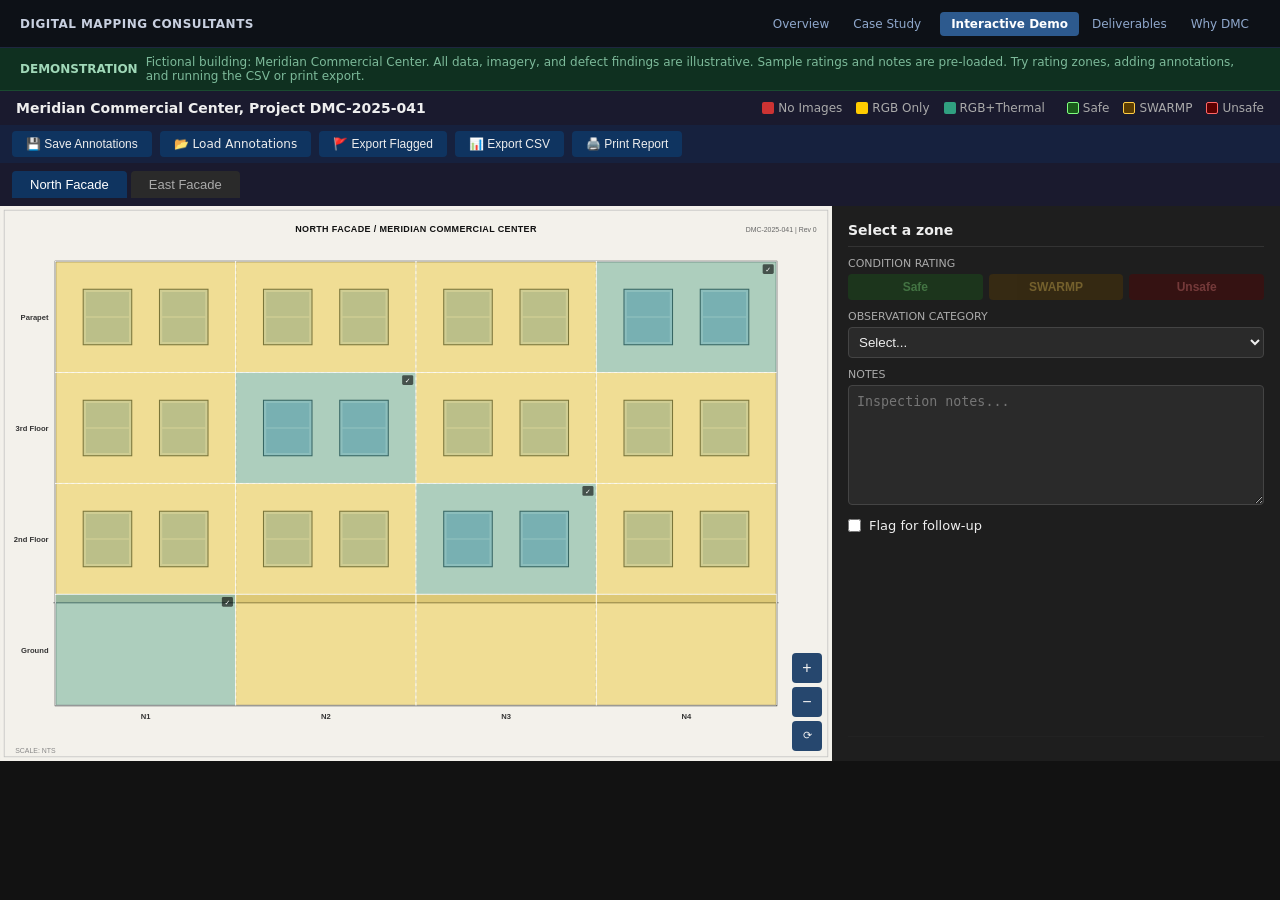
==== commit 18ef0045: "Remove misaligned pre-loaded annotation geometries from viewer The sample drawn annotations (circle/" ====
--- a/viewer.html
+++ b/viewer.html
@@ -9,9 +9,9 @@
 body{background:#121212;color:#eee;font-family:system-ui,-apple-system,sans-serif;font-size:14px;display:flex;flex-direction:column;min-height:100vh}
 
 /* ── Nav (dark) ── */
-.site-nav{background:#0d1117;padding:0 20px;display:flex;align-items:center;height:48px;border-bottom:1px solid #1e2740;flex-shrink:0;z-index:300;position:sticky;top:0}
+.site-nav{background:#0d1117;padding:0 20px;display:flex;align-items:center;min-height:48px;border-bottom:1px solid #1e2740;flex-shrink:0;z-index:300;position:sticky;top:0;flex-wrap:wrap;gap:8px}
 .nav-brand{color:#c8d0e0;font-size:12px;font-weight:600;letter-spacing:.04em;text-transform:uppercase;text-decoration:none;white-space:nowrap;margin-right:auto}
-.nav-links{display:flex;gap:2px;align-items:center}
+.nav-links{display:flex;gap:2px;align-items:center;flex-wrap:wrap}
 .nav-links a{color:#8fa8cc;text-decoration:none;font-size:12px;padding:5px 11px;border-radius:4px;white-space:nowrap}
 .nav-links a:hover{color:#c8d0e0;background:rgba(255,255,255,.05)}
 .nav-links a.active{color:#fff;background:rgba(255,255,255,.08)}
@@ -85,6 +85,10 @@
 .notes-table th{background:#eee;font-weight:bold}
 
 @media(max-width:768px){
+  .nav-brand{flex-basis:100%;margin-right:0}
+  .nav-links{width:100%}
+  .nav-links a{flex:1 1 auto;text-align:center;padding:5px 8px;font-size:11px}
+  .nav-links a.nav-cta{margin-left:0}
   .face-inner{flex-direction:column!important}
   .drawing-container{flex-basis:50vh!important}
   .notes-panel{flex-basis:auto!important;max-height:40vh}
@@ -95,6 +99,8 @@
   #lb-imgs img{max-width:100%!important;min-width:100%!important}
 }
 @media(max-width:480px){
+  .site-nav{padding:0 12px}
+  .nav-links a{font-size:11px;padding:4px 6px}
   #titlebar{flex-direction:column;align-items:flex-start;gap:4px}
   #legend{font-size:11px;gap:8px;flex-wrap:wrap}
   #toolbar{flex-direction:column;gap:4px;width:100%}
@@ -125,7 +131,7 @@
 <div id="demo-banner">
   <strong>DEMONSTRATION</strong>
   Fictional building: Meridian Commercial Center. All data, imagery, and defect findings are illustrative.
-  Sample annotations are pre-loaded. Try rating zones, adding annotations, and running the CSV or print export.
+  Sample ratings and notes are pre-loaded. Try rating zones, adding annotations, and running the CSV or print export.
 </div>
 
 <div id="titlebar">
@@ -470,10 +476,10 @@
   north: {
     n_r1c1: { rating:"SWARMP", category:"Cracking", categoryOther:"", flag:false,
       notes:"Hairline crack vertical through mortar joint at 3rd floor sill line, approx. 18\". No efflorescence present. Thermal imaging did not identify moisture infiltration at this location. Monitor for progression.",
-      annotations:[{type:"circle",x1:258,y1:152,x2:388,y2:268}] },
+      annotations:[] },
     n_r2c2: { rating:"Unsafe", category:"Spalling", categoryOther:"", flag:true,
       notes:"Active spalling on 2nd floor masonry surface. Loose 4\"×6\" section. Requires remediation before next cycle. Engineer review required.",
-      annotations:[{type:"rect",x1:228,y1:118,x2:418,y2:276}] },
+      annotations:[] },
     n_r3c0: { rating:"SWARMP", category:"Efflorescence", categoryOther:"", flag:false,
       notes:"White mineral deposit pattern consistent with ground moisture infiltration through masonry. Review foundation drainage at grade.",
       annotations:[] },
@@ -484,7 +490,7 @@
   east: {
     e_r1c1: { rating:"SWARMP", category:"Missing Mortar", categoryOther:"", flag:false,
       notes:"Mortar joint deterioration at window head, approx. 2–3 linear feet affected. Pointed 2018 per client records; repointing likely required.",
-      annotations:[{type:"arrow",x1:168,y1:272,x2:306,y2:196}] }
+      annotations:[] }
   }
 };
 
